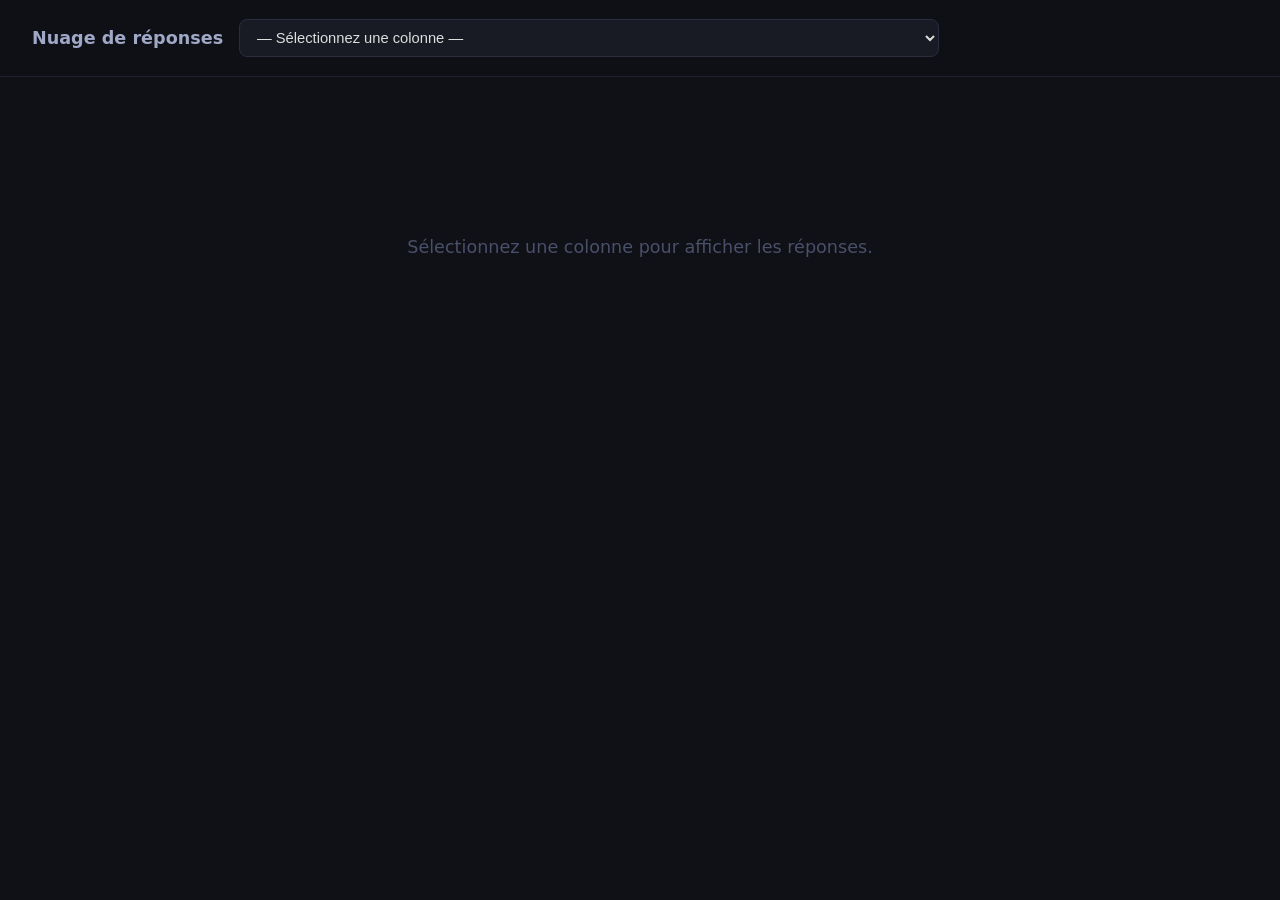
==== index.html @ 31ecd689 "docs" ====
<!DOCTYPE html>
<html lang="fr">
<head>
  <meta charset="UTF-8">
  <meta name="viewport" content="width=device-width, initial-scale=1.0">
  <title>Réponses — Nuage de réponses</title>
  <style>
    * { margin: 0; padding: 0; box-sizing: border-box; }

    body {
      font-family: 'Segoe UI', system-ui, -apple-system, sans-serif;
      background: #0f1117;
      color: #e0e0e0;
      min-height: 100vh;
    }

    header {
      position: sticky;
      top: 0;
      z-index: 10;
      background: rgba(15, 17, 23, 0.92);
      backdrop-filter: blur(12px);
      border-bottom: 1px solid #1e2130;
      padding: 1.2rem 2rem;
      display: flex;
      flex-wrap: wrap;
      align-items: center;
      gap: 1rem;
    }

    header h1 {
      font-size: 1.1rem;
      font-weight: 600;
      color: #a0a8c8;
      white-space: nowrap;
    }

    #column-select {
      flex: 1;
      min-width: 200px;
      max-width: 700px;
      padding: 0.55rem 0.8rem;
      border-radius: 8px;
      border: 1px solid #2a2d40;
      background: #181a24;
      color: #ddd;
      font-size: 0.92rem;
      outline: none;
      transition: border-color 0.2s;
    }

    #column-select:focus {
      border-color: #5b6eae;
    }

    #count-badge {
      font-size: 0.85rem;
      color: #6a7194;
      white-space: nowrap;
    }

    #cloud {
      padding: 2rem;
      display: flex;
      flex-wrap: wrap;
      gap: 1rem;
      justify-content: center;
      align-items: flex-start;
    }

    .bubble {
      background: linear-gradient(135deg, #1a1d2e 0%, #22253a 100%);
      border: 1px solid #2a2d48;
      border-radius: 14px;
      padding: 1rem 1.3rem;
      max-width: 420px;
      font-size: 0.92rem;
      line-height: 1.55;
      color: #c8cce0;
      opacity: 0;
      transform: translateY(18px) scale(0.96);
      animation: appear 0.45s ease forwards;
      transition: transform 0.25s, box-shadow 0.25s, border-color 0.25s;
      cursor: default;
      word-break: break-word;
    }

    .bubble:hover {
      transform: translateY(-3px) scale(1.02);
      box-shadow: 0 8px 28px rgba(91, 110, 174, 0.15);
      border-color: #3e4568;
    }

    /* Color variations */
    .bubble.v0 { border-left: 3px solid #5b6eae; }
    .bubble.v1 { border-left: 3px solid #6ea97e; }
    .bubble.v2 { border-left: 3px solid #ae835b; }
    .bubble.v3 { border-left: 3px solid #9b5bae; }
    .bubble.v4 { border-left: 3px solid #ae5b6e; }
    .bubble.v5 { border-left: 3px solid #5baeae; }

    @keyframes appear {
      to {
        opacity: 1;
        transform: translateY(0) scale(1);
      }
    }

    .empty-state {
      text-align: center;
      color: #4a4f6a;
      margin-top: 8rem;
      font-size: 1.1rem;
    }

    /* Staggered animation delays */
    .bubble:nth-child(1)  { animation-delay: 0.00s; }
    .bubble:nth-child(2)  { animation-delay: 0.03s; }
    .bubble:nth-child(3)  { animation-delay: 0.06s; }
    .bubble:nth-child(4)  { animation-delay: 0.09s; }
    .bubble:nth-child(5)  { animation-delay: 0.12s; }
    .bubble:nth-child(6)  { animation-delay: 0.15s; }
    .bubble:nth-child(7)  { animation-delay: 0.18s; }
    .bubble:nth-child(8)  { animation-delay: 0.21s; }
    .bubble:nth-child(9)  { animation-delay: 0.24s; }
    .bubble:nth-child(10) { animation-delay: 0.27s; }
    .bubble:nth-child(n+11) { animation-delay: 0.30s; }
  </style>
</head>
<body>
  <header>
    <h1>Nuage de réponses</h1>
    <select id="column-select">
      <option value="">— Sélectionnez une colonne —</option>
    </select>
    <span id="count-badge"></span>
  </header>
  <div id="cloud">
    <p class="empty-state">Sélectionnez une colonne pour afficher les réponses.</p>
  </div>

  <script>
    let DATA = {};

    // Columns to hide (metadata, not useful to display)
    const HIDDEN = new Set([
      'Response Type', 'Start Date (UTC)', 'Stage Date (UTC)',
      'Submit Date (UTC)', 'Network ID', 'Tags', 'Ending',
      'NOM et prénom (facultatif)'
    ]);

    async function init() {
      const resp = await fetch('responses_data.json');
      DATA = await resp.json();

      const select = document.getElementById('column-select');
      for (const key of Object.keys(DATA)) {
        if (HIDDEN.has(key)) continue;
        if (DATA[key].length === 0) continue;
        // Only show columns with at least 10 unique responses (skip structured/Likert)
        const unique = new Set(DATA[key]).size;
        if (unique < 10) continue;
        const opt = document.createElement('option');
        opt.value = key;
        // Truncate long labels for the dropdown
        opt.textContent = key.length > 120 ? key.slice(0, 117) + '…' : key;
        opt.title = key;
        select.appendChild(opt);
      }
      select.addEventListener('change', render);
    }

    function escapeHtml(str) {
      const div = document.createElement('div');
      div.appendChild(document.createTextNode(str));
      return div.innerHTML;
    }

    function render() {
      const col = document.getElementById('column-select').value;
      const cloud = document.getElementById('cloud');
      const badge = document.getElementById('count-badge');

      if (!col || !DATA[col]) {
        cloud.innerHTML = '<p class="empty-state">Sélectionnez une colonne pour afficher les réponses.</p>';
        badge.textContent = '';
        return;
      }

      const values = DATA[col];
      badge.textContent = values.length + ' réponse' + (values.length > 1 ? 's' : '');

      // Shuffle for visual variety
      const shuffled = [...values].sort(() => Math.random() - 0.5);

      cloud.innerHTML = '';
      for (let i = 0; i < shuffled.length; i++) {
        const div = document.createElement('div');
        div.className = 'bubble v' + (i % 6);
        div.textContent = shuffled[i];
        cloud.appendChild(div);
      }
    }

    init();
  </script>
</body>
</html>
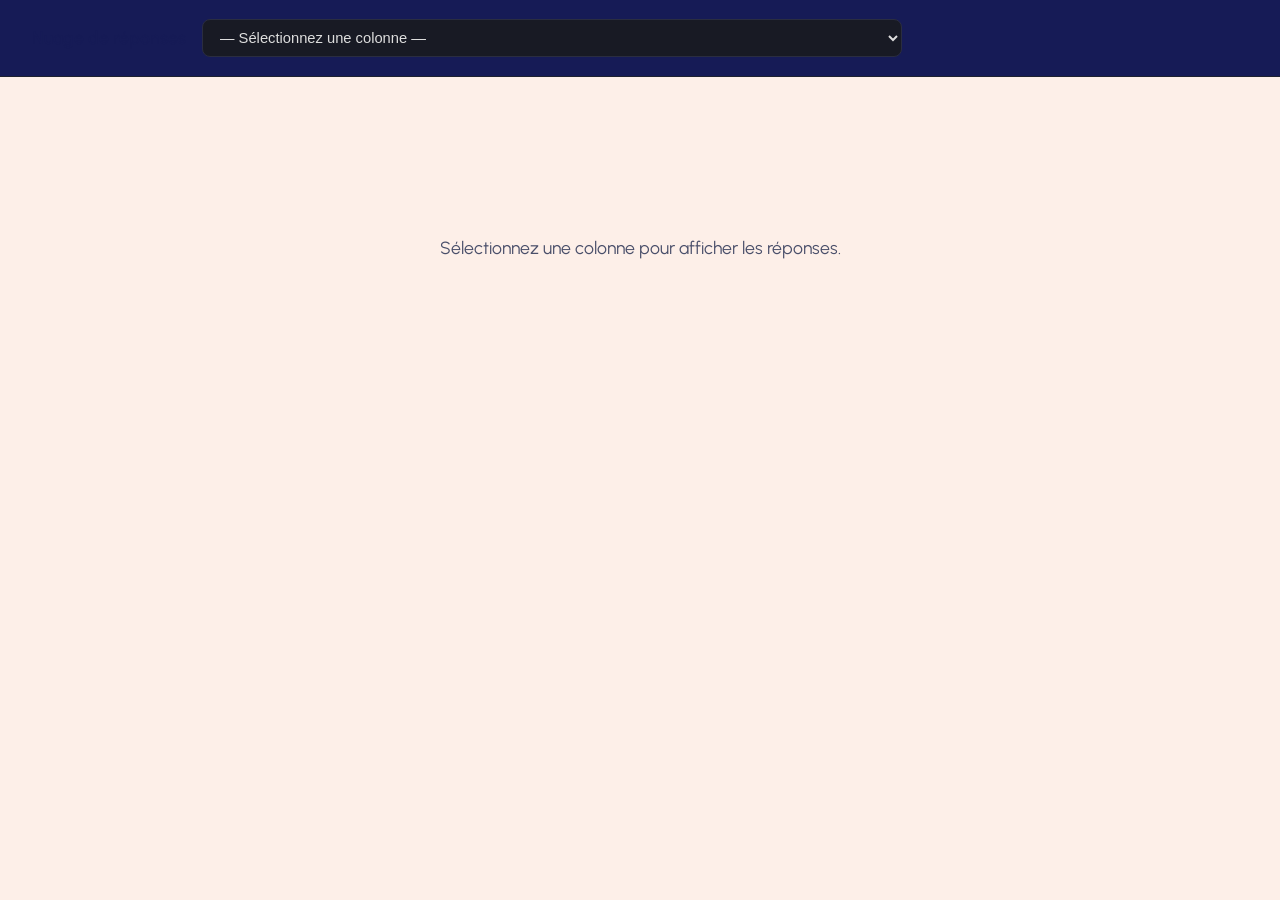
==== commit f23f961b: "change font" ====
--- a/index.html
+++ b/index.html
@@ -4,13 +4,16 @@
   <meta charset="UTF-8">
   <meta name="viewport" content="width=device-width, initial-scale=1.0">
   <title>Réponses — Nuage de réponses</title>
+  <link rel="preconnect" href="https://fonts.googleapis.com">
+  <link rel="preconnect" href="https://fonts.gstatic.com" crossorigin>
+  <link href="https://fonts.googleapis.com/css2?family=Urbanist:wght@400;500;600;700&display=swap" rel="stylesheet">
   <style>
     * { margin: 0; padding: 0; box-sizing: border-box; }
 
     body {
-      font-family: 'Segoe UI', system-ui, -apple-system, sans-serif;
-      background: #0f1117;
-      color: #e0e0e0;
+      font-family: 'Urbanist', 'Segoe UI', system-ui, -apple-system, sans-serif;
+      background: #FDEFE8;
+      color: #161B56;
       min-height: 100vh;
     }
 
@@ -18,7 +21,7 @@
       position: sticky;
       top: 0;
       z-index: 10;
-      background: rgba(15, 17, 23, 0.92);
+      background: #161B56;
       backdrop-filter: blur(12px);
       border-bottom: 1px solid #1e2130;
       padding: 1.2rem 2rem;
@@ -31,7 +34,7 @@
     header h1 {
       font-size: 1.1rem;
       font-weight: 600;
-      color: #a0a8c8;
+      color: #161B56;
       white-space: nowrap;
     }
 
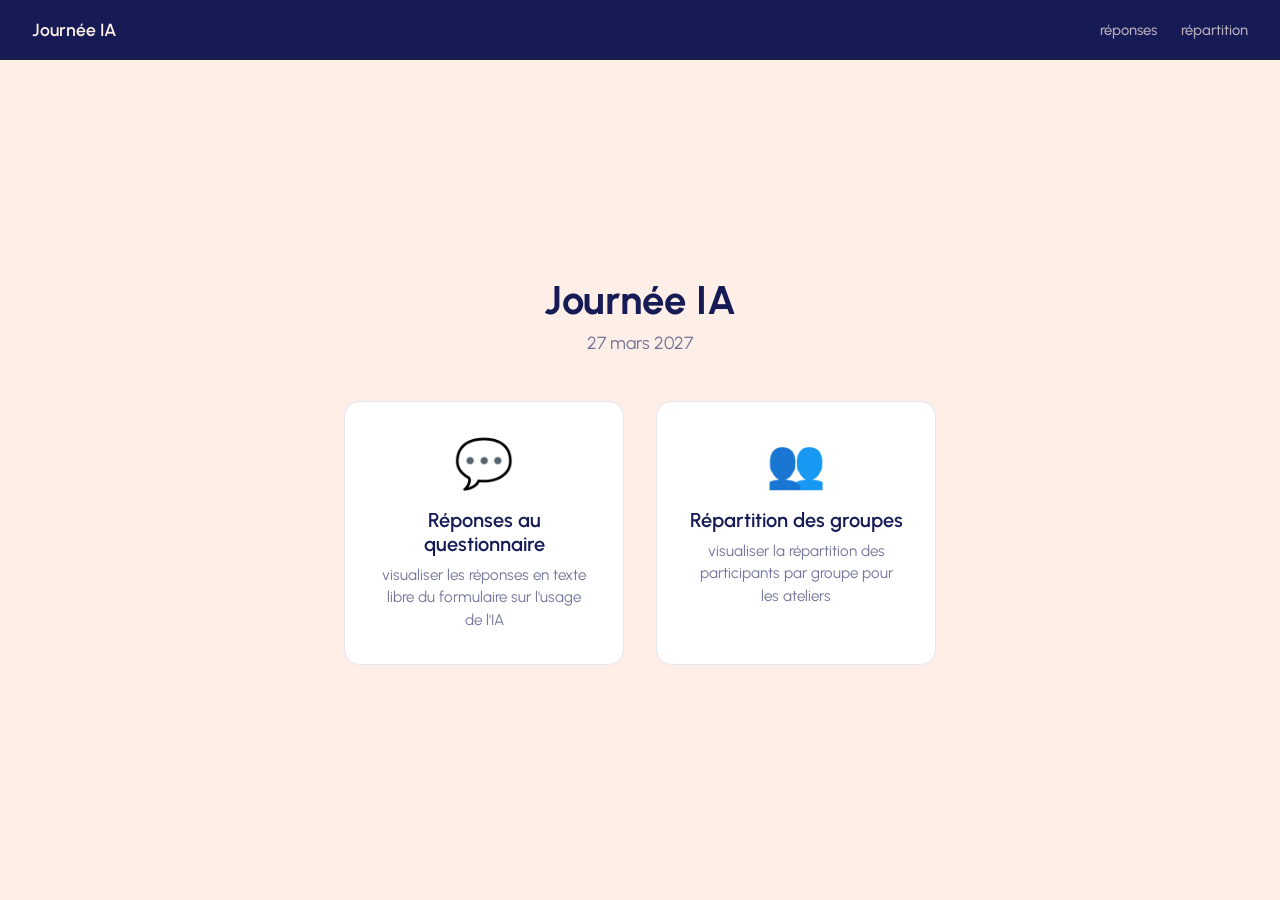
==== commit 1274a03a: "repartition" ====
--- a/index.html
+++ b/index.html
@@ -3,209 +3,35 @@
 <head>
   <meta charset="UTF-8">
   <meta name="viewport" content="width=device-width, initial-scale=1.0">
-  <title>Réponses — Nuage de réponses</title>
-  <link rel="preconnect" href="https://fonts.googleapis.com">
-  <link rel="preconnect" href="https://fonts.gstatic.com" crossorigin>
-  <link href="https://fonts.googleapis.com/css2?family=Urbanist:wght@400;500;600;700&display=swap" rel="stylesheet">
-  <style>
-    * { margin: 0; padding: 0; box-sizing: border-box; }
-
-    body {
-      font-family: 'Urbanist', 'Segoe UI', system-ui, -apple-system, sans-serif;
-      background: #FDEFE8;
-      color: #161B56;
-      min-height: 100vh;
-    }
-
-    header {
-      position: sticky;
-      top: 0;
-      z-index: 10;
-      background: #161B56;
-      backdrop-filter: blur(12px);
-      border-bottom: 1px solid #1e2130;
-      padding: 1.2rem 2rem;
-      display: flex;
-      flex-wrap: wrap;
-      align-items: center;
-      gap: 1rem;
-    }
-
-    header h1 {
-      font-size: 1.1rem;
-      font-weight: 600;
-      color: #161B56;
-      white-space: nowrap;
-    }
-
-    #column-select {
-      flex: 1;
-      min-width: 200px;
-      max-width: 700px;
-      padding: 0.55rem 0.8rem;
-      border-radius: 8px;
-      border: 1px solid #2a2d40;
-      background: #181a24;
-      color: #ddd;
-      font-size: 0.92rem;
-      outline: none;
-      transition: border-color 0.2s;
-    }
-
-    #column-select:focus {
-      border-color: #5b6eae;
-    }
-
-    #count-badge {
-      font-size: 0.85rem;
-      color: #6a7194;
-      white-space: nowrap;
-    }
-
-    #cloud {
-      padding: 2rem;
-      display: flex;
-      flex-wrap: wrap;
-      gap: 1rem;
-      justify-content: center;
-      align-items: flex-start;
-    }
-
-    .bubble {
-      background: linear-gradient(135deg, #1a1d2e 0%, #22253a 100%);
-      border: 1px solid #2a2d48;
-      border-radius: 14px;
-      padding: 1rem 1.3rem;
-      max-width: 420px;
-      font-size: 0.92rem;
-      line-height: 1.55;
-      color: #c8cce0;
-      opacity: 0;
-      transform: translateY(18px) scale(0.96);
-      animation: appear 0.45s ease forwards;
-      transition: transform 0.25s, box-shadow 0.25s, border-color 0.25s;
-      cursor: default;
-      word-break: break-word;
-    }
-
-    .bubble:hover {
-      transform: translateY(-3px) scale(1.02);
-      box-shadow: 0 8px 28px rgba(91, 110, 174, 0.15);
-      border-color: #3e4568;
-    }
-
-    /* Color variations */
-    .bubble.v0 { border-left: 3px solid #5b6eae; }
-    .bubble.v1 { border-left: 3px solid #6ea97e; }
-    .bubble.v2 { border-left: 3px solid #ae835b; }
-    .bubble.v3 { border-left: 3px solid #9b5bae; }
-    .bubble.v4 { border-left: 3px solid #ae5b6e; }
-    .bubble.v5 { border-left: 3px solid #5baeae; }
-
-    @keyframes appear {
-      to {
-        opacity: 1;
-        transform: translateY(0) scale(1);
-      }
-    }
-
-    .empty-state {
-      text-align: center;
-      color: #4a4f6a;
-      margin-top: 8rem;
-      font-size: 1.1rem;
-    }
-
-    /* Staggered animation delays */
-    .bubble:nth-child(1)  { animation-delay: 0.00s; }
-    .bubble:nth-child(2)  { animation-delay: 0.03s; }
-    .bubble:nth-child(3)  { animation-delay: 0.06s; }
-    .bubble:nth-child(4)  { animation-delay: 0.09s; }
-    .bubble:nth-child(5)  { animation-delay: 0.12s; }
-    .bubble:nth-child(6)  { animation-delay: 0.15s; }
-    .bubble:nth-child(7)  { animation-delay: 0.18s; }
-    .bubble:nth-child(8)  { animation-delay: 0.21s; }
-    .bubble:nth-child(9)  { animation-delay: 0.24s; }
-    .bubble:nth-child(10) { animation-delay: 0.27s; }
-    .bubble:nth-child(n+11) { animation-delay: 0.30s; }
-  </style>
+  <title>Journée IA</title>
+  <link rel="stylesheet" href="styles.css">
 </head>
 <body>
   <header>
-    <h1>Nuage de réponses</h1>
-    <select id="column-select">
-      <option value="">— Sélectionnez une colonne —</option>
-    </select>
-    <span id="count-badge"></span>
+    <h1><a href="index.html">Journée IA</a></h1>
+    <nav>
+      <a href="reponses.html">réponses</a>
+      <a href="repartition.html">répartition</a>
+    </nav>
   </header>
-  <div id="cloud">
-    <p class="empty-state">Sélectionnez une colonne pour afficher les réponses.</p>
+  
+  <div class="landing-container">
+    <h2 class="landing-title">Journée IA</h2>
+    <p class="landing-subtitle">27 mars 2027</p>
+    
+    <div class="landing-cards">
+      <a href="reponses.html" class="landing-card">
+        <div class="landing-card-icon">💬</div>
+        <div class="landing-card-title">Réponses au questionnaire</div>
+        <div class="landing-card-desc">visualiser les réponses en texte libre du formulaire sur l'usage de l'IA</div>
+      </a>
+      
+      <a href="repartition.html" class="landing-card">
+        <div class="landing-card-icon">👥</div>
+        <div class="landing-card-title">Répartition des groupes</div>
+        <div class="landing-card-desc">visualiser la répartition des participants par groupe pour les ateliers</div>
+      </a>
+    </div>
   </div>
-
-  <script>
-    let DATA = {};
-
-    // Columns to hide (metadata, not useful to display)
-    const HIDDEN = new Set([
-      'Response Type', 'Start Date (UTC)', 'Stage Date (UTC)',
-      'Submit Date (UTC)', 'Network ID', 'Tags', 'Ending',
-      'NOM et prénom (facultatif)'
-    ]);
-
-    async function init() {
-      const resp = await fetch('responses_data.json');
-      DATA = await resp.json();
-
-      const select = document.getElementById('column-select');
-      for (const key of Object.keys(DATA)) {
-        if (HIDDEN.has(key)) continue;
-        if (DATA[key].length === 0) continue;
-        // Only show columns with at least 10 unique responses (skip structured/Likert)
-        const unique = new Set(DATA[key]).size;
-        if (unique < 10) continue;
-        const opt = document.createElement('option');
-        opt.value = key;
-        // Truncate long labels for the dropdown
-        opt.textContent = key.length > 120 ? key.slice(0, 117) + '…' : key;
-        opt.title = key;
-        select.appendChild(opt);
-      }
-      select.addEventListener('change', render);
-    }
-
-    function escapeHtml(str) {
-      const div = document.createElement('div');
-      div.appendChild(document.createTextNode(str));
-      return div.innerHTML;
-    }
-
-    function render() {
-      const col = document.getElementById('column-select').value;
-      const cloud = document.getElementById('cloud');
-      const badge = document.getElementById('count-badge');
-
-      if (!col || !DATA[col]) {
-        cloud.innerHTML = '<p class="empty-state">Sélectionnez une colonne pour afficher les réponses.</p>';
-        badge.textContent = '';
-        return;
-      }
-
-      const values = DATA[col];
-      badge.textContent = values.length + ' réponse' + (values.length > 1 ? 's' : '');
-
-      // Shuffle for visual variety
-      const shuffled = [...values].sort(() => Math.random() - 0.5);
-
-      cloud.innerHTML = '';
-      for (let i = 0; i < shuffled.length; i++) {
-        const div = document.createElement('div');
-        div.className = 'bubble v' + (i % 6);
-        div.textContent = shuffled[i];
-        cloud.appendChild(div);
-      }
-    }
-
-    init();
-  </script>
 </body>
 </html>
--- a/styles.css
+++ b/styles.css
@@ -0,0 +1,380 @@
+@import url('https://fonts.googleapis.com/css2?family=Urbanist:wght@400;500;600;700&display=swap');
+
+* { margin: 0; padding: 0; box-sizing: border-box; }
+
+body {
+  font-family: 'Urbanist', 'Segoe UI', system-ui, -apple-system, sans-serif;
+  background: #FDEFE8;
+  color: #161B56;
+  min-height: 100vh;
+}
+
+a {
+  color: inherit;
+  text-decoration: none;
+}
+
+header {
+  position: sticky;
+  top: 0;
+  z-index: 10;
+  background: #161B56;
+  backdrop-filter: blur(12px);
+  border-bottom: 1px solid #1e2130;
+  padding: 1.2rem 2rem;
+  display: flex;
+  flex-wrap: wrap;
+  align-items: center;
+  gap: 1rem;
+}
+
+header h1 {
+  font-size: 1.1rem;
+  font-weight: 600;
+  color: #FDEFE8;
+  white-space: nowrap;
+}
+
+header h1 a:hover {
+  opacity: 0.8;
+}
+
+header nav {
+  display: flex;
+  gap: 1.5rem;
+  margin-left: auto;
+}
+
+header nav a {
+  color: #FDEFE8;
+  font-size: 0.92rem;
+  font-weight: 500;
+  opacity: 0.7;
+  transition: opacity 0.2s;
+}
+
+header nav a:hover,
+header nav a.active {
+  opacity: 1;
+}
+
+#column-select {
+  flex: 1;
+  min-width: 200px;
+  max-width: 700px;
+  padding: 0.55rem 0.8rem;
+  border-radius: 8px;
+  border: 1px solid rgba(253, 239, 232, 0.3);
+  background: rgba(253, 239, 232, 0.1);
+  color: #FDEFE8;
+  font-family: inherit;
+  font-size: 0.92rem;
+  outline: none;
+  transition: border-color 0.2s;
+}
+
+#column-select:focus {
+  border-color: rgba(253, 239, 232, 0.6);
+}
+
+#column-select option {
+  background: #161B56;
+  color: #FDEFE8;
+}
+
+#count-badge {
+  font-size: 0.85rem;
+  color: rgba(253, 239, 232, 0.7);
+  white-space: nowrap;
+}
+
+.card {
+  background: #fff;
+  border: 1px solid rgba(22, 27, 86, 0.1);
+  border-radius: 14px;
+  padding: 1rem 1.3rem;
+  opacity: 0;
+  transform: translateY(18px) scale(0.96);
+  animation: appear 0.45s ease forwards;
+  transition: transform 0.25s, box-shadow 0.25s, border-color 0.25s;
+}
+
+.card:hover {
+  transform: translateY(-3px) scale(1.02);
+  box-shadow: 0 8px 28px rgba(22, 27, 86, 0.1);
+  border-color: rgba(22, 27, 86, 0.2);
+}
+
+.card.v0 { border-left: 3px solid #5b6eae; }
+.card.v1 { border-left: 3px solid #6ea97e; }
+.card.v2 { border-left: 3px solid #ae835b; }
+.card.v3 { border-left: 3px solid #9b5bae; }
+.card.v4 { border-left: 3px solid #ae5b6e; }
+.card.v5 { border-left: 3px solid #5baeae; }
+
+@keyframes appear {
+  to {
+    opacity: 1;
+    transform: translateY(0) scale(1);
+  }
+}
+
+.empty-state {
+  text-align: center;
+  color: rgba(22, 27, 86, 0.5);
+  margin-top: 8rem;
+  font-size: 1.1rem;
+}
+
+/* Staggered animation delays */
+.card:nth-child(1)  { animation-delay: 0.00s; }
+.card:nth-child(2)  { animation-delay: 0.03s; }
+.card:nth-child(3)  { animation-delay: 0.05s; }
+.card:nth-child(4)  { animation-delay: 0.07s; }
+.card:nth-child(5)  { animation-delay: 0.09s; }
+.card:nth-child(6)  { animation-delay: 0.11s; }
+.card:nth-child(7)  { animation-delay: 0.13s; }
+.card:nth-child(8)  { animation-delay: 0.15s; }
+.card:nth-child(9)  { animation-delay: 0.17s; }
+.card:nth-child(10) { animation-delay: 0.19s; }
+.card:nth-child(n+11) { animation-delay: 0.21s; }
+
+/* Cloud/grid containers */
+#cloud {
+  padding: 2rem;
+  display: flex;
+  flex-wrap: wrap;
+  gap: 1rem;
+  justify-content: center;
+  align-items: flex-start;
+}
+
+#cloud .card {
+  max-width: 420px;
+  font-size: 0.92rem;
+  line-height: 1.55;
+  cursor: default;
+  word-break: break-word;
+}
+
+#groups-container {
+  padding: 2rem;
+  display: grid;
+  grid-template-columns: repeat(auto-fit, minmax(320px, 1fr));
+  gap: 1.5rem;
+}
+
+.group-title {
+  font-size: 1rem;
+  font-weight: 600;
+  color: #161B56;
+  margin-bottom: 0.8rem;
+  padding-bottom: 0.6rem;
+  border-bottom: 1px solid rgba(22, 27, 86, 0.1);
+}
+
+.group-count {
+  font-size: 0.8rem;
+  font-weight: 400;
+  color: rgba(22, 27, 86, 0.5);
+  margin-left: 0.5rem;
+}
+
+.group-title-row {
+  display: flex;
+  align-items: flex-start;
+  justify-content: space-between;
+  gap: 0.5rem;
+  margin-bottom: 0.8rem;
+  padding-bottom: 0.6rem;
+  border-bottom: 1px solid rgba(22, 27, 86, 0.1);
+}
+
+.group-title-row .group-title {
+  margin-bottom: 0;
+  padding-bottom: 0;
+  border-bottom: none;
+}
+
+.info-btn {
+  flex-shrink: 0;
+  width: 24px;
+  height: 24px;
+  border-radius: 50%;
+  border: 1px solid rgba(22, 27, 86, 0.2);
+  background: rgba(22, 27, 86, 0.05);
+  color: #161B56;
+  font-size: 0.85rem;
+  cursor: pointer;
+  display: flex;
+  align-items: center;
+  justify-content: center;
+  transition: all 0.2s;
+}
+
+.info-btn:hover {
+  background: #161B56;
+  color: #FDEFE8;
+  border-color: #161B56;
+}
+
+.members-list {
+  list-style: none;
+}
+
+.members-list li {
+  padding: 0.4rem 0;
+  font-size: 0.92rem;
+  color: #161B56;
+  border-bottom: 1px solid rgba(22, 27, 86, 0.08);
+}
+
+.members-list li:last-child {
+  border-bottom: none;
+}
+
+/* Landing page */
+.landing-container {
+  display: flex;
+  flex-direction: column;
+  align-items: center;
+  justify-content: center;
+  min-height: calc(100vh - 80px);
+  padding: 2rem;
+}
+
+.landing-title {
+  font-size: 2.5rem;
+  font-weight: 700;
+  color: #161B56;
+  margin-bottom: 0.5rem;
+  text-align: center;
+}
+
+.landing-subtitle {
+  font-size: 1.1rem;
+  color: rgba(22, 27, 86, 0.6);
+  margin-bottom: 3rem;
+  text-align: center;
+}
+
+.landing-cards {
+  display: flex;
+  gap: 2rem;
+  flex-wrap: wrap;
+  justify-content: center;
+}
+
+.landing-card {
+  background: #fff;
+  border: 1px solid rgba(22, 27, 86, 0.1);
+  border-radius: 16px;
+  padding: 2rem;
+  width: 280px;
+  text-align: center;
+  transition: transform 0.25s, box-shadow 0.25s;
+  cursor: pointer;
+}
+
+.landing-card:hover {
+  transform: translateY(-5px);
+  box-shadow: 0 12px 32px rgba(22, 27, 86, 0.12);
+}
+
+.landing-card-icon {
+  font-size: 3rem;
+  margin-bottom: 1rem;
+}
+
+.landing-card-title {
+  font-size: 1.25rem;
+  font-weight: 600;
+  color: #161B56;
+  margin-bottom: 0.5rem;
+}
+
+.landing-card-desc {
+  font-size: 0.95rem;
+  color: rgba(22, 27, 86, 0.6);
+  line-height: 1.5;
+}
+
+/* Modal */
+.modal-overlay {
+  position: fixed;
+  inset: 0;
+  background: rgba(22, 27, 86, 0.5);
+  backdrop-filter: blur(4px);
+  display: flex;
+  align-items: center;
+  justify-content: center;
+  z-index: 100;
+  opacity: 0;
+  visibility: hidden;
+  transition: opacity 0.25s, visibility 0.25s;
+}
+
+.modal-overlay.active {
+  opacity: 1;
+  visibility: visible;
+}
+
+.modal {
+  background: #fff;
+  border-radius: 16px;
+  max-width: 500px;
+  width: 90%;
+  max-height: 80vh;
+  overflow: auto;
+  box-shadow: 0 20px 60px rgba(22, 27, 86, 0.25);
+  transform: translateY(20px) scale(0.95);
+  transition: transform 0.25s;
+}
+
+.modal-overlay.active .modal {
+  transform: translateY(0) scale(1);
+}
+
+.modal-header {
+  display: flex;
+  align-items: flex-start;
+  justify-content: space-between;
+  gap: 1rem;
+  padding: 1.25rem 1.5rem;
+  border-bottom: 1px solid rgba(22, 27, 86, 0.1);
+}
+
+.modal-header h3 {
+  font-size: 1.1rem;
+  font-weight: 600;
+  color: #161B56;
+  margin: 0;
+}
+
+.modal-close {
+  flex-shrink: 0;
+  width: 32px;
+  height: 32px;
+  border-radius: 8px;
+  border: none;
+  background: rgba(22, 27, 86, 0.05);
+  color: #161B56;
+  font-size: 1.5rem;
+  line-height: 1;
+  cursor: pointer;
+  display: flex;
+  align-items: center;
+  justify-content: center;
+  transition: background 0.2s;
+}
+
+.modal-close:hover {
+  background: rgba(22, 27, 86, 0.1);
+}
+
+.modal-content {
+  padding: 1.5rem;
+  font-size: 0.95rem;
+  line-height: 1.6;
+  color: rgba(22, 27, 86, 0.8);
+}
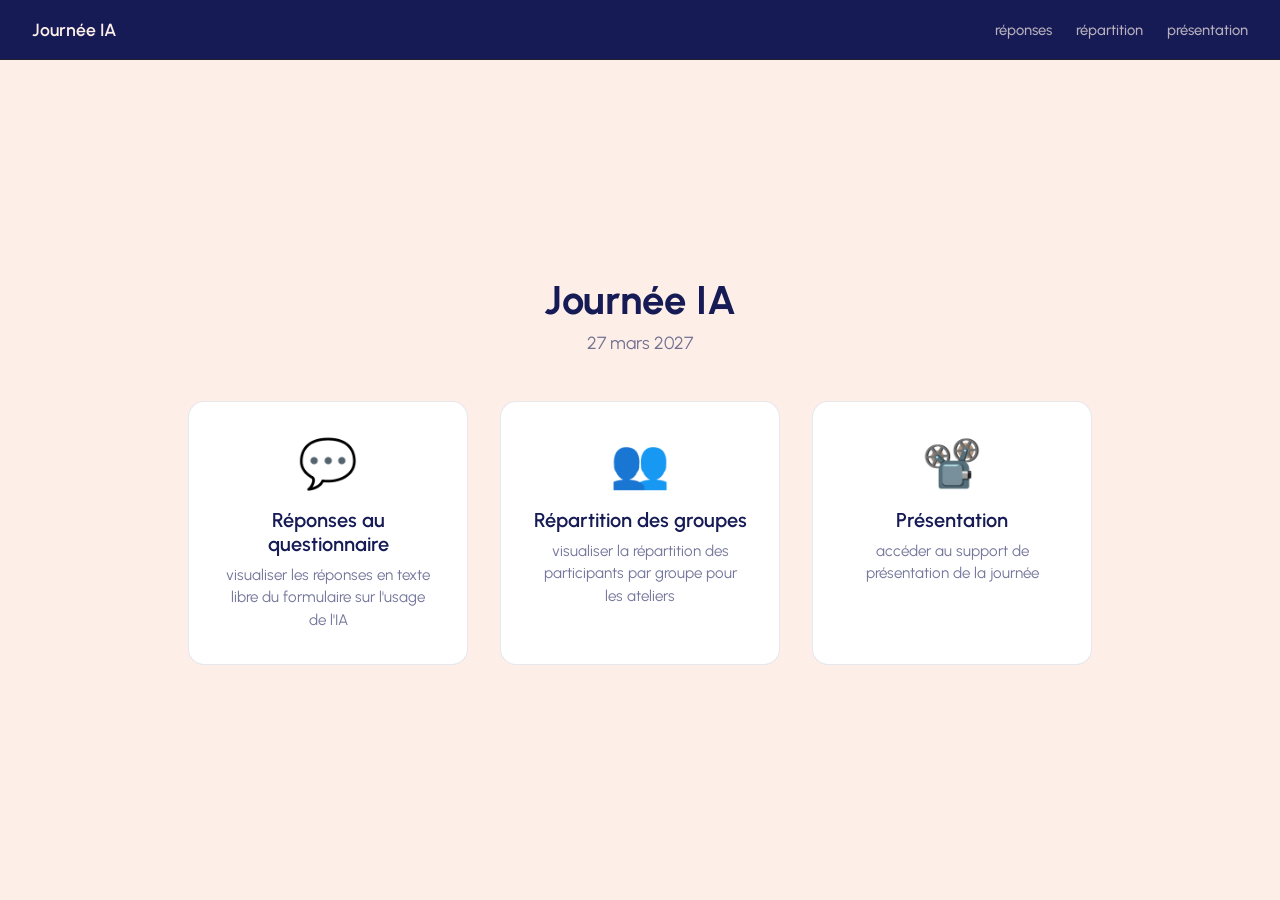
==== commit e53ea1f1: "repartition" ====
--- a/index.html
+++ b/index.html
@@ -12,6 +12,7 @@
     <nav>
       <a href="reponses.html">réponses</a>
       <a href="repartition.html">répartition</a>
+      <a href="https://docs.google.com/presentation/d/164hYm2jIhhlmnrmNLBXz11OmqDZ_F05EJsth6XH1Qxc/edit?usp=sharing" target="_blank">présentation</a>
     </nav>
   </header>
   
@@ -31,6 +32,12 @@
         <div class="landing-card-title">Répartition des groupes</div>
         <div class="landing-card-desc">visualiser la répartition des participants par groupe pour les ateliers</div>
       </a>
+      
+      <a href="https://docs.google.com/presentation/d/164hYm2jIhhlmnrmNLBXz11OmqDZ_F05EJsth6XH1Qxc/edit?usp=sharing" target="_blank" class="landing-card">
+        <div class="landing-card-icon">📽️</div>
+        <div class="landing-card-title">Présentation</div>
+        <div class="landing-card-desc">accéder au support de présentation de la journée</div>
+      </a>
     </div>
   </div>
 </body>
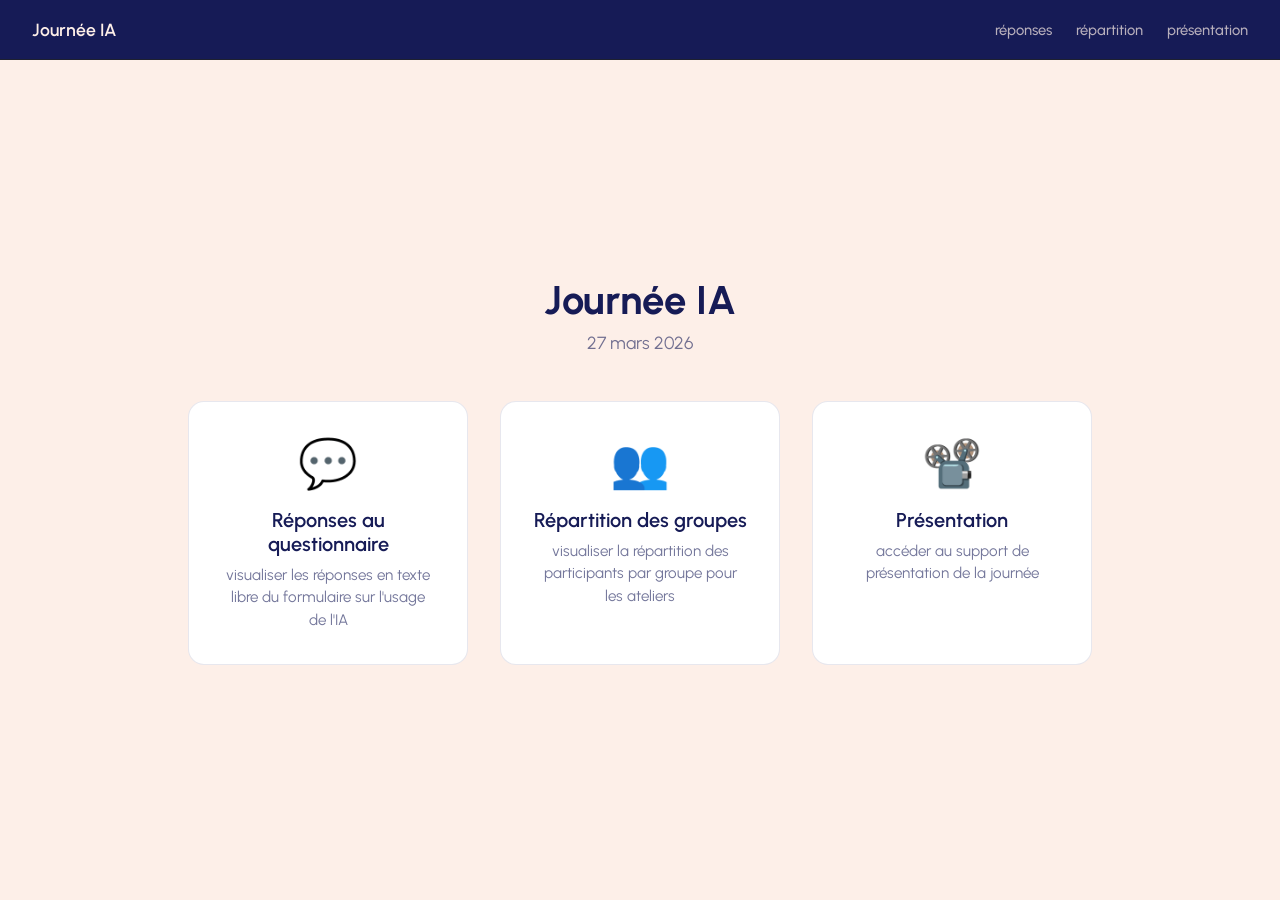
==== commit ef896a7a: "consignes" ====
--- a/index.html
+++ b/index.html
@@ -18,7 +18,7 @@
   
   <div class="landing-container">
     <h2 class="landing-title">Journée IA</h2>
-    <p class="landing-subtitle">27 mars 2027</p>
+    <p class="landing-subtitle">27 mars 2026</p>
     
     <div class="landing-cards">
       <a href="reponses.html" class="landing-card">
--- a/styles.css
+++ b/styles.css
@@ -378,3 +378,38 @@
   line-height: 1.6;
   color: rgba(22, 27, 86, 0.8);
 }
+
+.modal-content p {
+  margin-bottom: 1rem;
+}
+
+.modal-content p:last-child {
+  margin-bottom: 0;
+}
+
+.modal-content ul,
+.modal-content ol {
+  margin: 0.5rem 0 1rem 1.5rem;
+}
+
+.modal-content li {
+  margin-bottom: 0.3rem;
+}
+
+.modal-content strong {
+  font-weight: 600;
+  color: #161B56;
+}
+
+.modal-content em {
+  font-style: italic;
+}
+
+.modal-content a {
+  color: #5b6eae;
+  text-decoration: underline;
+}
+
+.modal-content a:hover {
+  color: #161B56;
+}
